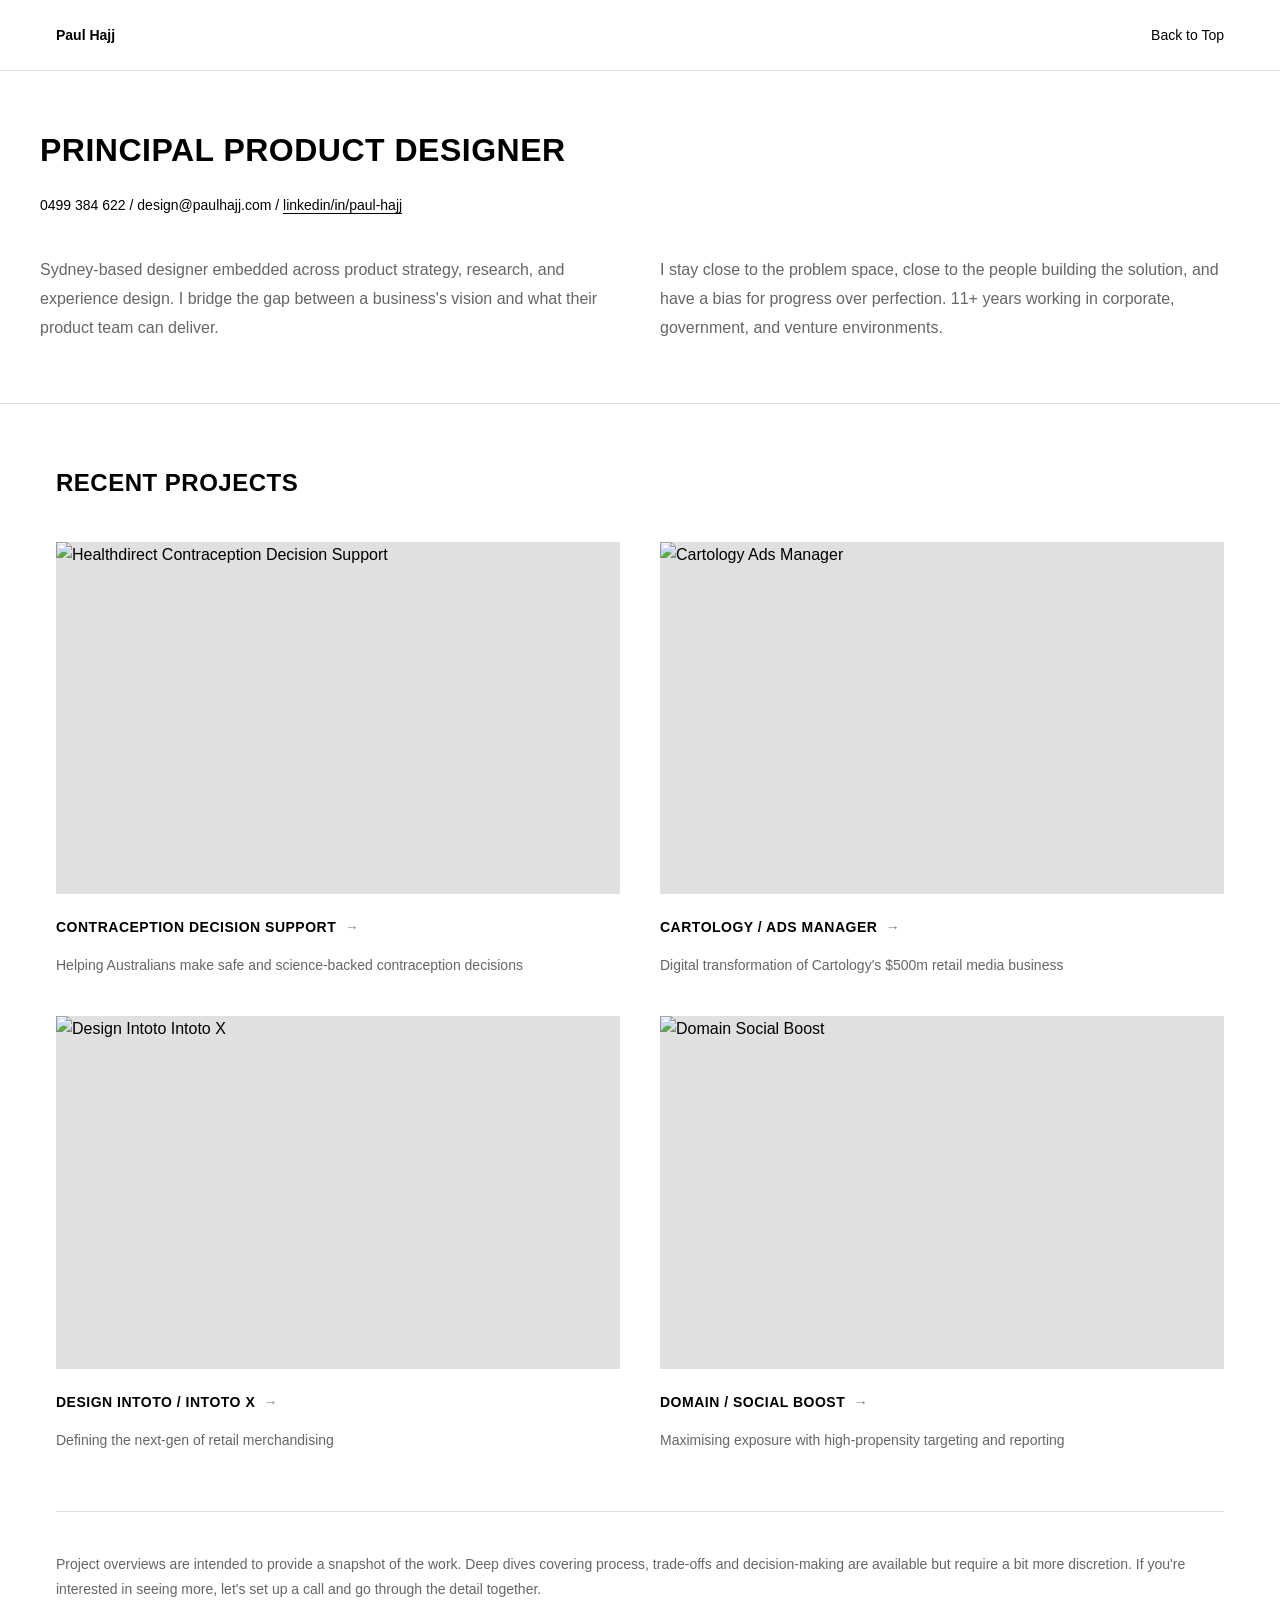
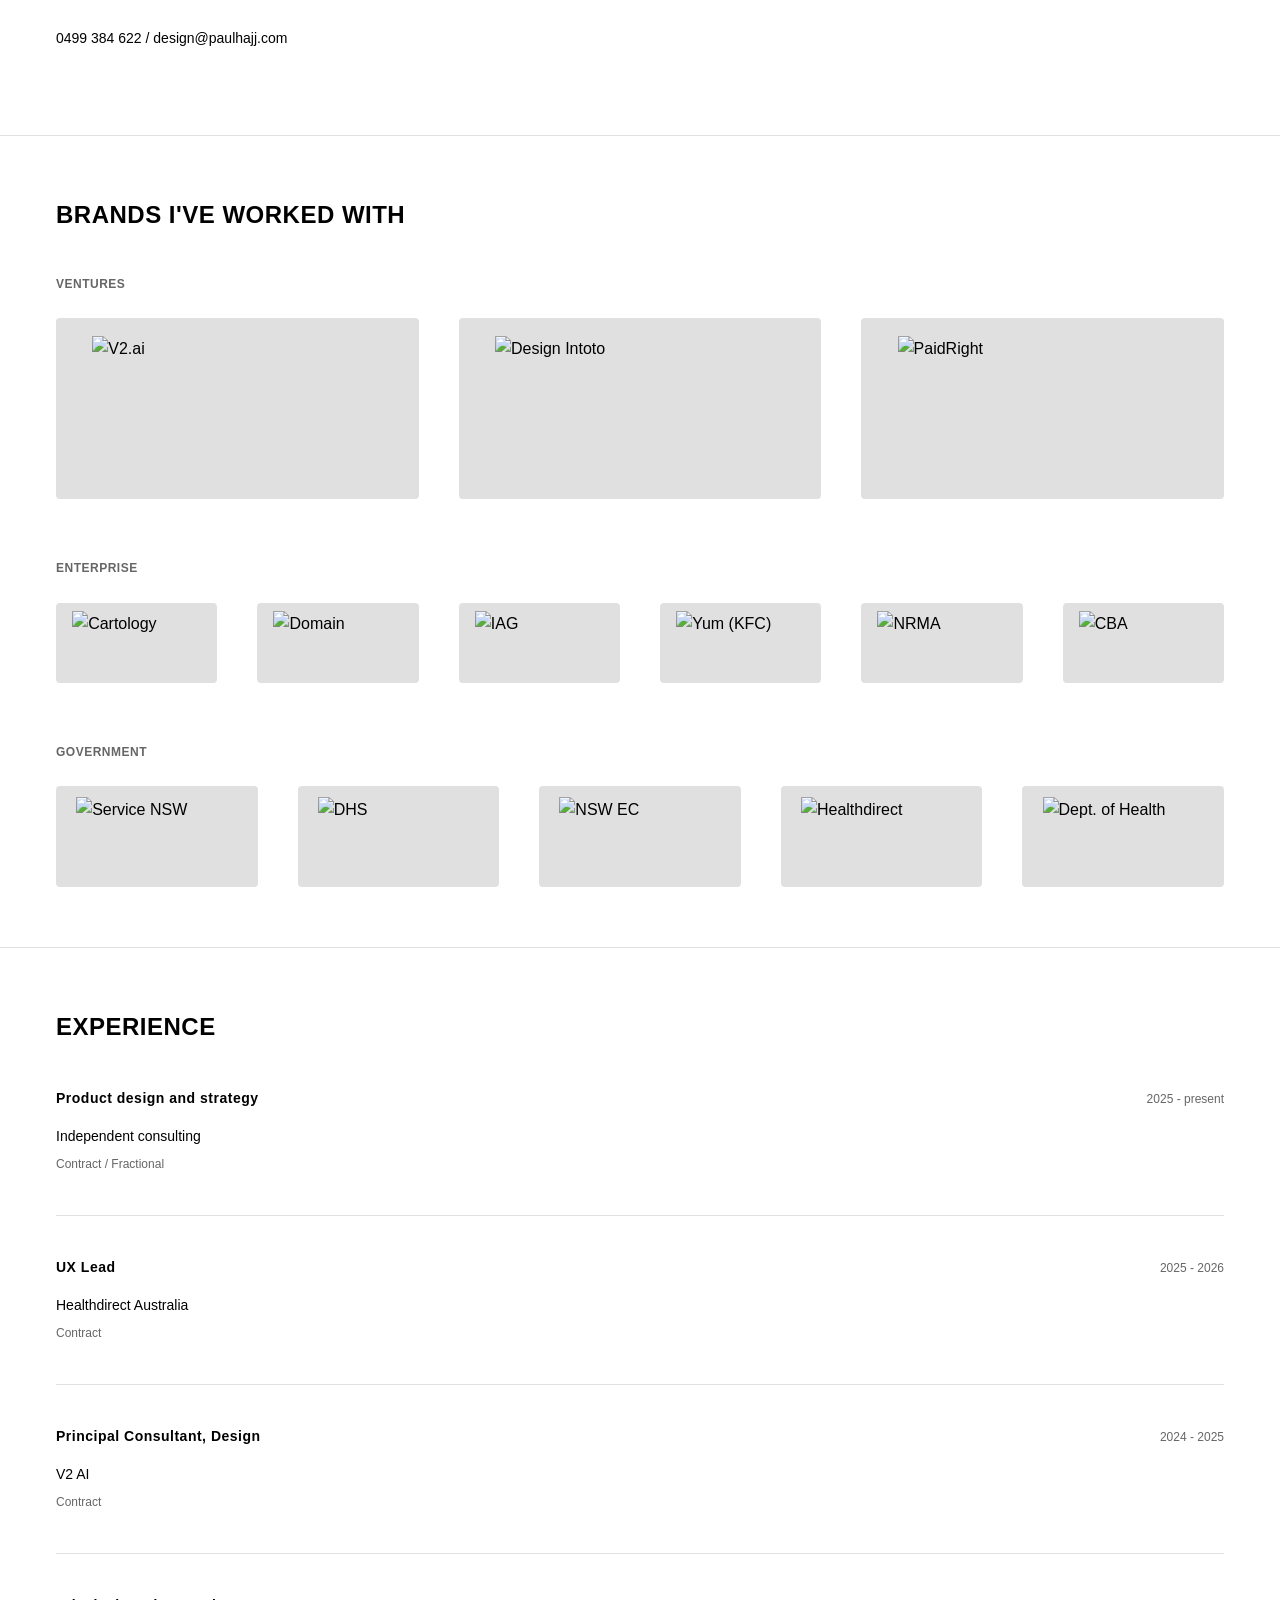
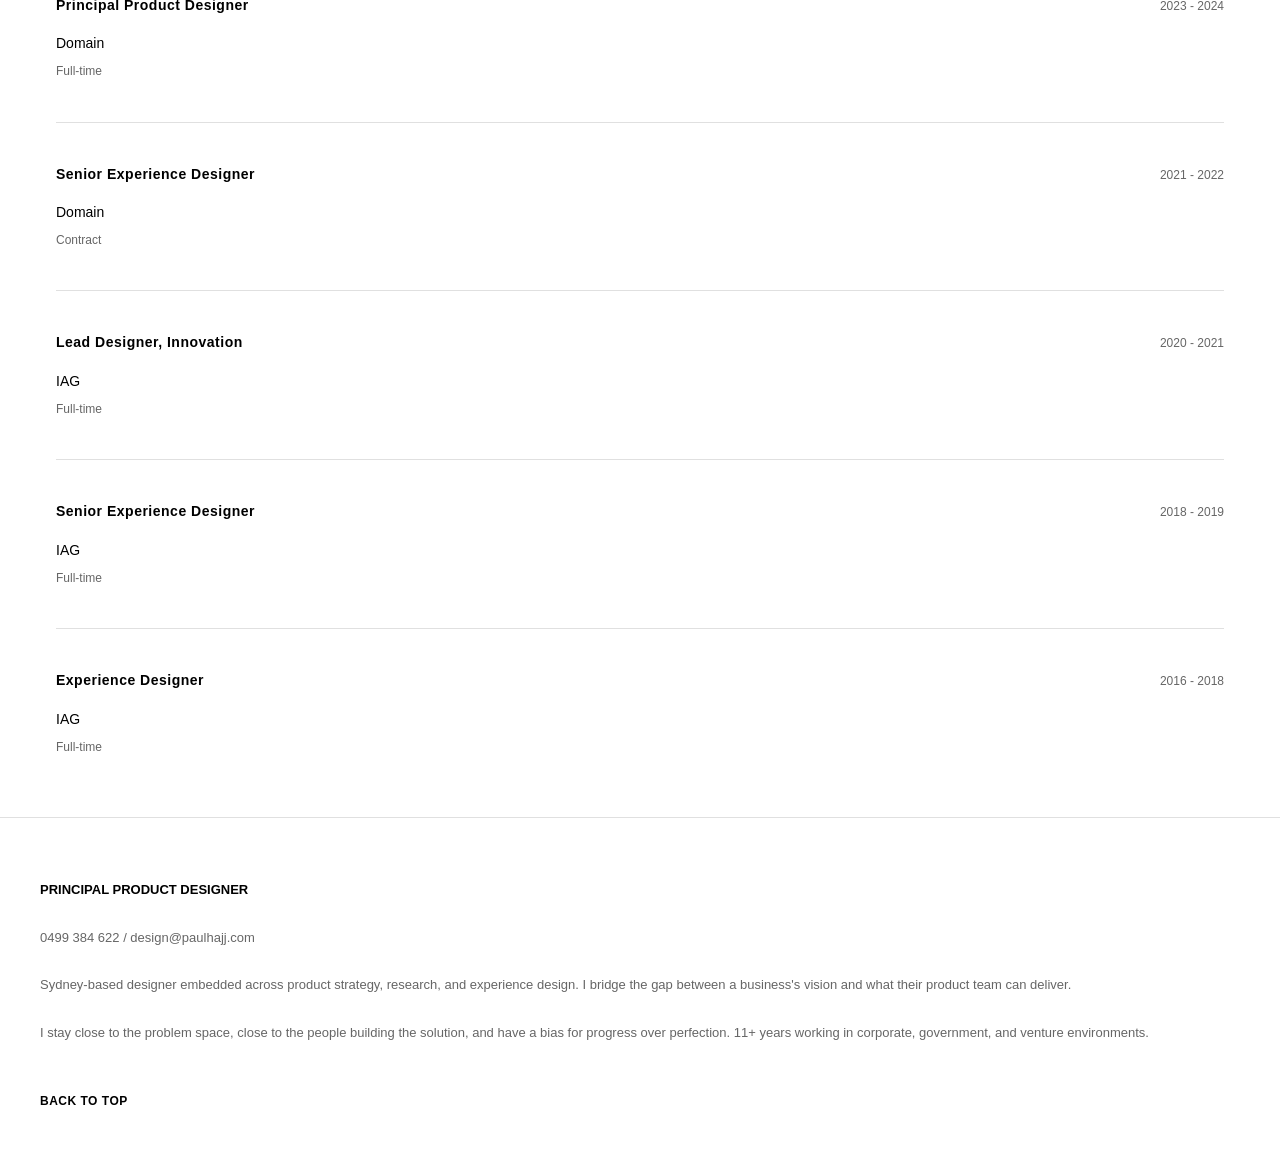
==== index.html @ b4a22075 "Add portfolio files" ====
<!DOCTYPE html>
<html lang="en">
<head>
    <meta charset="UTF-8">
    <meta name="viewport" content="width=device-width, initial-scale=1.0">
    <title>Paul Hajj - Principal Product Designer</title>
    <link rel="stylesheet" href="styles.css">
</head>
<body>
    <!-- Navigation -->
    <nav class="navbar">
        <div class="nav-container">
            <a href="#" class="nav-logo">Paul Hajj</a>
            <a href="#top" class="nav-link">Back to Top</a>
        </div>
    </nav>

    <!-- Hero Section -->
    <header class="hero" id="top">
        <div class="hero-content">
            <h1 class="hero-title">PRINCIPAL PRODUCT DESIGNER</h1>
            <div class="hero-contact">
                <p>0499 384 622 / design@paulhajj.com / <a href="https://linkedin.com/in/paul-hajj" target="_blank">linkedin/in/paul-hajj</a></p>
            </div>
            <div class="hero-description">
                <p>Sydney-based designer embedded across product strategy, research, and experience design. I bridge the gap between a business's vision and what their product team can deliver.</p>
                <p>I stay close to the problem space, close to the people building the solution, and have a bias for progress over perfection. 11+ years working in corporate, government, and venture environments.</p>
            </div>
        </div>
    </header>

    <!-- Projects Section -->
    <section class="projects">
        <div class="section-container">
            <h2 class="section-title">RECENT PROJECTS</h2>
            <div class="projects-grid">
                <!-- Project 1 -->
                <div class="project-card">
                    <div class="project-image">
                        <img src="https://design.paulhajj.com/_assets/v11/adc641f6f7d0f7a3bd14a457312055294daff071.png" alt="Healthdirect Contraception Decision Support">
                    </div>
                    <div class="project-content">
                        <h3>CONTRACEPTION DECISION SUPPORT <span class="arrow">→</span></h3>
                        <p>Helping Australians make safe and science-backed contraception decisions</p>
                    </div>
                </div>

                <!-- Project 2 -->
                <div class="project-card">
                    <div class="project-image">
                        <img src="https://design.paulhajj.com/_assets/v11/73e23fbb598d6a04a47316292d9f152f767929e4.png" alt="Cartology Ads Manager">
                    </div>
                    <div class="project-content">
                        <h3>CARTOLOGY / ADS MANAGER <span class="arrow">→</span></h3>
                        <p>Digital transformation of Cartology's $500m retail media business</p>
                    </div>
                </div>

                <!-- Project 3 -->
                <div class="project-card">
                    <div class="project-image">
                        <img src="https://design.paulhajj.com/_assets/v11/39254eeb025f3a7edb56f640159c9ac16410bbfa.png" alt="Design Intoto Intoto X">
                    </div>
                    <div class="project-content">
                        <h3>DESIGN INTOTO / INTOTO X <span class="arrow">→</span></h3>
                        <p>Defining the next-gen of retail merchandising</p>
                    </div>
                </div>

                <!-- Project 4 -->
                <div class="project-card">
                    <div class="project-image">
                        <img src="https://design.paulhajj.com/_assets/v11/def676bd0276a835cda0710ca684a6a8012b235b.png" alt="Domain Social Boost">
                    </div>
                    <div class="project-content">
                        <h3>DOMAIN / SOCIAL BOOST <span class="arrow">→</span></h3>
                        <p>Maximising exposure with high-propensity targeting and reporting</p>
                    </div>
                </div>
            </div>

            <div class="projects-note">
                <p>Project overviews are intended to provide a snapshot of the work. Deep dives covering process, trade-offs and decision-making are available but require a bit more discretion. If you're interested in seeing more, let's set up a call and go through the detail together.</p>
                <p class="contact-cta">0499 384 622 / design@paulhajj.com</p>
            </div>
        </div>
    </section>

    <!-- Brands Section -->
    <section class="brands">
        <div class="section-container">
            <h2 class="section-title">BRANDS I'VE WORKED WITH</h2>
            
            <!-- Ventures -->
            <div class="brand-category">
                <h3 class="brand-category-title">VENTURES</h3>
                <div class="brands-grid">
                    <div class="brand-item">
                        <img src="https://design.paulhajj.com/_assets/v11/cd958e89cd58208291d95687a331d44cb72e9ba3.png" alt="V2.ai">
                    </div>
                    <div class="brand-item">
                        <img src="https://design.paulhajj.com/_assets/v11/320896588deec72504b26f6ae735d6e707d09656.png" alt="Design Intoto">
                    </div>
                    <div class="brand-item">
                        <img src="https://design.paulhajj.com/_assets/v11/2a1c877b65ba113e789c5e4ab8828958c14c7838.png" alt="PaidRight">
                    </div>
                </div>
            </div>

            <!-- Enterprise -->
            <div class="brand-category">
                <h3 class="brand-category-title">ENTERPRISE</h3>
                <div class="brands-grid">
                    <div class="brand-item">
                        <img src="https://design.paulhajj.com/_assets/v11/91688fa8bef07984d1ceb889c2b097265ef30cec.png" alt="Cartology">
                    </div>
                    <div class="brand-item">
                        <img src="https://design.paulhajj.com/_assets/v11/d288600c5b2de61ad260e094366bf870e59c9bfd.png" alt="Domain">
                    </div>
                    <div class="brand-item">
                        <img src="https://design.paulhajj.com/_assets/v11/c5c14a60e431726ec97516db981f045542581ceb.png" alt="IAG">
                    </div>
                    <div class="brand-item">
                        <img src="https://design.paulhajj.com/_assets/v11/ea1eb2f2e60d80ce56ef9ce794b2ebb3bf31aa69.png" alt="Yum (KFC)">
                    </div>
                    <div class="brand-item">
                        <img src="https://design.paulhajj.com/_assets/v11/1b81da715054816fa40c1618dc18b9c76462f1fc.png" alt="NRMA">
                    </div>
                    <div class="brand-item">
                        <img src="https://design.paulhajj.com/_assets/v11/ca0fd63561b4d839f5170ee287793c1562cdd43f.png" alt="CBA">
                    </div>
                </div>
            </div>

            <!-- Government -->
            <div class="brand-category">
                <h3 class="brand-category-title">GOVERNMENT</h3>
                <div class="brands-grid">
                    <div class="brand-item">
                        <img src="https://design.paulhajj.com/_assets/v11/031e79d97072cdd13d5d938a1d52ecfe3a9684ae.png" alt="Service NSW">
                    </div>
                    <div class="brand-item">
                        <img src="https://design.paulhajj.com/_assets/v11/e6e1ddb6a0507bd21edfb7d228ddfa2557a2d90b.png" alt="DHS">
                    </div>
                    <div class="brand-item">
                        <img src="https://design.paulhajj.com/_assets/v11/487767ca4bdb2376cfd0eb231880de15fa9dde05.png" alt="NSW EC">
                    </div>
                    <div class="brand-item">
                        <img src="https://design.paulhajj.com/_assets/v11/11052ba14fc0a2dd33181430f96a7f4aef228568.png" alt="Healthdirect">
                    </div>
                    <div class="brand-item">
                        <img src="https://design.paulhajj.com/_assets/v11/1bf3b7da2f4ea1e596fcedefc69fad7b5cb3bade.png" alt="Dept. of Health">
                    </div>
                </div>
            </div>
        </div>
    </section>

    <!-- Experience Section -->
    <section class="experience">
        <div class="section-container">
            <h2 class="section-title">EXPERIENCE</h2>
            <div class="experience-timeline">
                <div class="experience-item">
                    <div class="experience-header">
                        <h3>Product design and strategy</h3>
                        <span class="experience-date">2025 - present</span>
                    </div>
                    <p class="experience-company">Independent consulting</p>
                    <p class="experience-type">Contract / Fractional</p>
                </div>

                <div class="experience-item">
                    <div class="experience-header">
                        <h3>UX Lead</h3>
                        <span class="experience-date">2025 - 2026</span>
                    </div>
                    <p class="experience-company">Healthdirect Australia</p>
                    <p class="experience-type">Contract</p>
                </div>

                <div class="experience-item">
                    <div class="experience-header">
                        <h3>Principal Consultant, Design</h3>
                        <span class="experience-date">2024 - 2025</span>
                    </div>
                    <p class="experience-company">V2 AI</p>
                    <p class="experience-type">Contract</p>
                </div>

                <div class="experience-item">
                    <div class="experience-header">
                        <h3>Principal Product Designer</h3>
                        <span class="experience-date">2023 - 2024</span>
                    </div>
                    <p class="experience-company">Domain</p>
                    <p class="experience-type">Full-time</p>
                </div>

                <div class="experience-item">
                    <div class="experience-header">
                        <h3>Senior Experience Designer</h3>
                        <span class="experience-date">2021 - 2022</span>
                    </div>
                    <p class="experience-company">Domain</p>
                    <p class="experience-type">Contract</p>
                </div>

                <div class="experience-item">
                    <div class="experience-header">
                        <h3>Lead Designer, Innovation</h3>
                        <span class="experience-date">2020 - 2021</span>
                    </div>
                    <p class="experience-company">IAG</p>
                    <p class="experience-type">Full-time</p>
                </div>

                <div class="experience-item">
                    <div class="experience-header">
                        <h3>Senior Experience Designer</h3>
                        <span class="experience-date">2018 - 2019</span>
                    </div>
                    <p class="experience-company">IAG</p>
                    <p class="experience-type">Full-time</p>
                </div>

                <div class="experience-item">
                    <div class="experience-header">
                        <h3>Experience Designer</h3>
                        <span class="experience-date">2016 - 2018</span>
                    </div>
                    <p class="experience-company">IAG</p>
                    <p class="experience-type">Full-time</p>
                </div>
            </div>
        </div>
    </section>

    <!-- Footer -->
    <footer class="footer">
        <div class="footer-content">
            <p>PRINCIPAL PRODUCT DESIGNER</p>
            <p>0499 384 622 / design@paulhajj.com</p>
            <p>Sydney-based designer embedded across product strategy, research, and experience design. I bridge the gap between a business's vision and what their product team can deliver.</p>
            <p>I stay close to the problem space, close to the people building the solution, and have a bias for progress over perfection. 11+ years working in corporate, government, and venture environments.</p>
            <a href="#top" class="back-to-top">BACK TO TOP</a>
        </div>
    </footer>

    <script src="script.js"></script>
</body>
</html>
---- styles.css ----
* {
    margin: 0;
    padding: 0;
    box-sizing: border-box;
}

:root {
    --bg-color: #ffffff;
    --text-color: #000000;
    --text-light: #666666;
    --border-color: #e0e0e0;
    --accent-color: #000000;
    --spacing-xs: 8px;
    --spacing-sm: 16px;
    --spacing-md: 24px;
    --spacing-lg: 40px;
    --spacing-xl: 60px;
}

html {
    scroll-behavior: smooth;
}

body {
    font-family: -apple-system, BlinkMacSystemFont, 'Segoe UI', Helvetica, Arial, sans-serif;
    background-color: var(--bg-color);
    color: var(--text-color);
    line-height: 1.6;
    font-size: 16px;
}

/* Navigation */
.navbar {
    position: sticky;
    top: 0;
    background-color: var(--bg-color);
    border-bottom: 1px solid var(--border-color);
    z-index: 100;
}

.nav-container {
    max-width: 1200px;
    margin: 0 auto;
    padding: var(--spacing-md) var(--spacing-sm);
    display: flex;
    justify-content: space-between;
    align-items: center;
}

.nav-logo {
    font-weight: 600;
    text-decoration: none;
    color: var(--text-color);
    font-size: 14px;
}

.nav-link {
    font-size: 14px;
    text-decoration: none;
    color: var(--text-color);
    transition: opacity 0.3s ease;
}

.nav-link:hover {
    opacity: 0.6;
}

/* Hero Section */
.hero {
    padding: var(--spacing-xl) var(--spacing-sm);
    border-bottom: 1px solid var(--border-color);
}

.hero-content {
    max-width: 1200px;
    margin: 0 auto;
}

.hero-title {
    font-size: 32px;
    font-weight: 600;
    letter-spacing: 0.5px;
    margin-bottom: var(--spacing-md);
    line-height: 1.2;
}

.hero-contact {
    margin-bottom: var(--spacing-lg);
    font-size: 14px;
}

.hero-contact a {
    color: var(--text-color);
    text-decoration: none;
    border-bottom: 1px solid var(--text-color);
}

.hero-contact a:hover {
    opacity: 0.6;
}

.hero-description {
    display: grid;
    grid-template-columns: 1fr 1fr;
    gap: var(--spacing-lg);
    font-size: 16px;
    line-height: 1.8;
    color: var(--text-light);
}

.hero-description p {
    margin: 0;
}

/* Section Container */
.section-container {
    max-width: 1200px;
    margin: 0 auto;
    padding: var(--spacing-xl) var(--spacing-sm);
}

.section-title {
    font-size: 24px;
    font-weight: 600;
    letter-spacing: 0.5px;
    margin-bottom: var(--spacing-lg);
    text-transform: uppercase;
}

/* Projects Section */
.projects {
    border-bottom: 1px solid var(--border-color);
}

.projects-grid {
    display: grid;
    grid-template-columns: 1fr 1fr;
    gap: var(--spacing-lg);
    margin-bottom: var(--spacing-xl);
}

.project-card {
    cursor: pointer;
    transition: opacity 0.3s ease;
}

.project-card:hover {
    opacity: 0.8;
}

.project-image {
    margin-bottom: var(--spacing-md);
    overflow: hidden;
    background-color: var(--border-color);
    aspect-ratio: 16 / 10;
}

.project-image img {
    width: 100%;
    height: 100%;
    object-fit: cover;
    display: block;
}

.project-content h3 {
    font-size: 14px;
    font-weight: 600;
    letter-spacing: 0.5px;
    margin-bottom: var(--spacing-sm);
    line-height: 1.4;
}

.arrow {
    margin-left: 4px;
    opacity: 0.5;
}

.project-content p {
    font-size: 14px;
    color: var(--text-light);
    line-height: 1.6;
}

.projects-note {
    padding-top: var(--spacing-lg);
    border-top: 1px solid var(--border-color);
    font-size: 14px;
    color: var(--text-light);
    line-height: 1.8;
}

.projects-note p {
    margin-bottom: var(--spacing-md);
}

.contact-cta {
    color: var(--text-color);
    font-weight: 500;
}

/* Brands Section */
.brands {
    border-bottom: 1px solid var(--border-color);
}

.brand-category {
    margin-bottom: var(--spacing-xl);
}

.brand-category:last-child {
    margin-bottom: 0;
}

.brand-category-title {
    font-size: 12px;
    font-weight: 600;
    letter-spacing: 0.5px;
    text-transform: uppercase;
    color: var(--text-light);
    margin-bottom: var(--spacing-md);
}

.brands-grid {
    display: grid;
    grid-template-columns: repeat(auto-fit, minmax(150px, 1fr));
    gap: var(--spacing-lg);
}

.brand-item {
    aspect-ratio: 2 / 1;
    background-color: var(--border-color);
    border-radius: 4px;
    overflow: hidden;
    display: flex;
    align-items: center;
    justify-content: center;
}

.brand-item img {
    width: 80%;
    height: 80%;
    object-fit: contain;
}

/* Experience Section */
.experience {
    border-bottom: 1px solid var(--border-color);
}

.experience-timeline {
    display: flex;
    flex-direction: column;
    gap: var(--spacing-lg);
}

.experience-item {
    padding-bottom: var(--spacing-lg);
    border-bottom: 1px solid var(--border-color);
}

.experience-item:last-child {
    border-bottom: none;
    padding-bottom: 0;
}

.experience-header {
    display: flex;
    justify-content: space-between;
    align-items: baseline;
    gap: var(--spacing-md);
    margin-bottom: var(--spacing-sm);
}

.experience-item h3 {
    font-size: 14px;
    font-weight: 600;
    letter-spacing: 0.5px;
    margin: 0;
}

.experience-date {
    font-size: 12px;
    color: var(--text-light);
    white-space: nowrap;
}

.experience-company {
    font-size: 14px;
    color: var(--text-color);
    margin: 0 0 var(--spacing-xs) 0;
}

.experience-type {
    font-size: 12px;
    color: var(--text-light);
    margin: 0;
}

/* Footer */
.footer {
    padding: var(--spacing-xl) var(--spacing-sm);
    background-color: var(--bg-color);
}

.footer-content {
    max-width: 1200px;
    margin: 0 auto;
}

.footer-content p {
    font-size: 13px;
    line-height: 1.8;
    margin-bottom: var(--spacing-md);
    color: var(--text-light);
}

.footer-content p:first-child {
    font-weight: 600;
    color: var(--text-color);
}

.back-to-top {
    display: inline-block;
    margin-top: var(--spacing-md);
    font-size: 12px;
    font-weight: 600;
    letter-spacing: 0.5px;
    color: var(--text-color);
    text-decoration: none;
    transition: opacity 0.3s ease;
}

.back-to-top:hover {
    opacity: 0.6;
}

/* Responsive */
@media (max-width: 768px) {
    .hero-title {
        font-size: 24px;
    }

    .hero-description {
        grid-template-columns: 1fr;
        gap: var(--spacing-md);
    }

    .projects-grid {
        grid-template-columns: 1fr;
        gap: var(--spacing-md);
    }

    .brands-grid {
        grid-template-columns: repeat(auto-fit, minmax(120px, 1fr));
        gap: var(--spacing-md);
    }

    .experience-header {
        flex-direction: column;
        align-items: flex-start;
    }

    .experience-date {
        white-space: normal;
    }

    .section-container {
        padding: var(--spacing-lg) var(--spacing-sm);
    }
}

@media (max-width: 480px) {
    body {
        font-size: 15px;
    }

    .hero {
        padding: var(--spacing-lg) var(--spacing-sm);
    }

    .hero-title {
        font-size: 20px;
    }

    .section-title {
        font-size: 18px;
    }

    .brands-grid {
        grid-template-columns: repeat(auto-fit, minmax(100px, 1fr));
        gap: var(--spacing-sm);
    }

    .project-image {
        margin-bottom: var(--spacing-sm);
    }
}
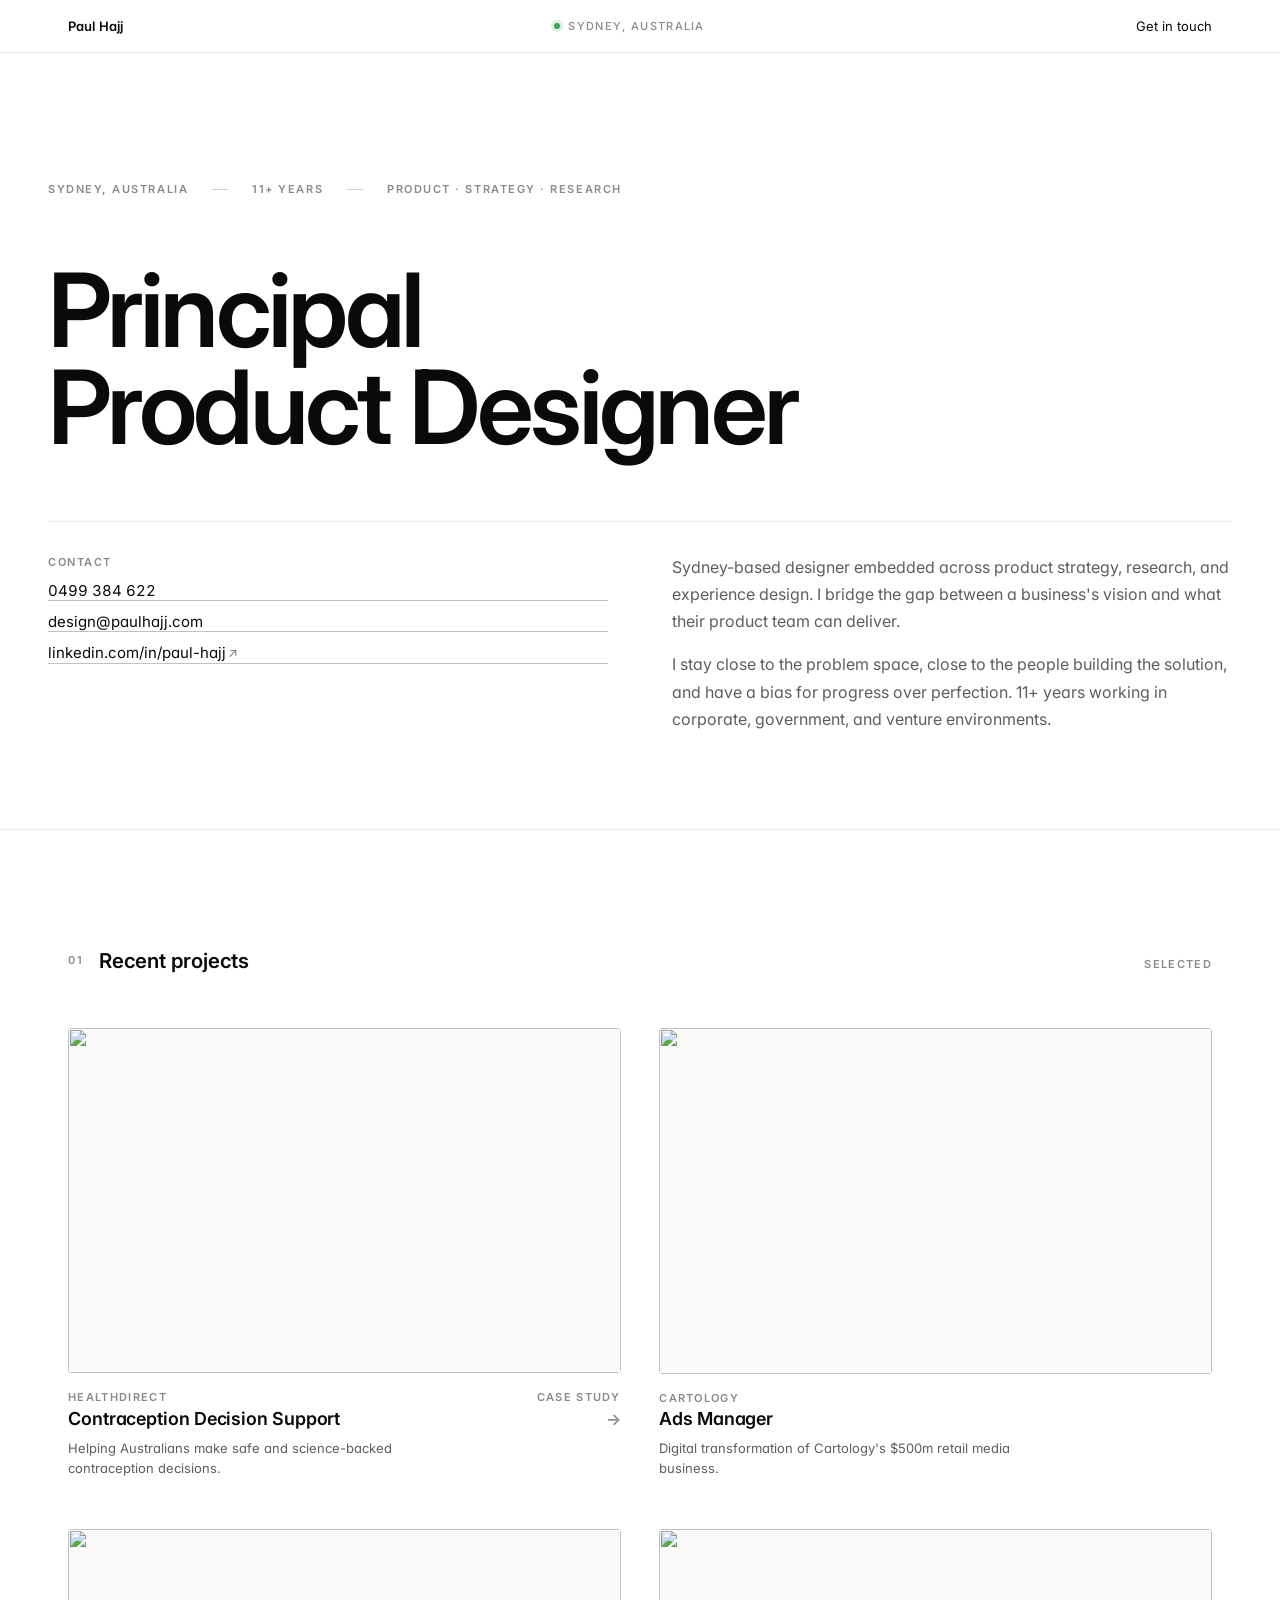
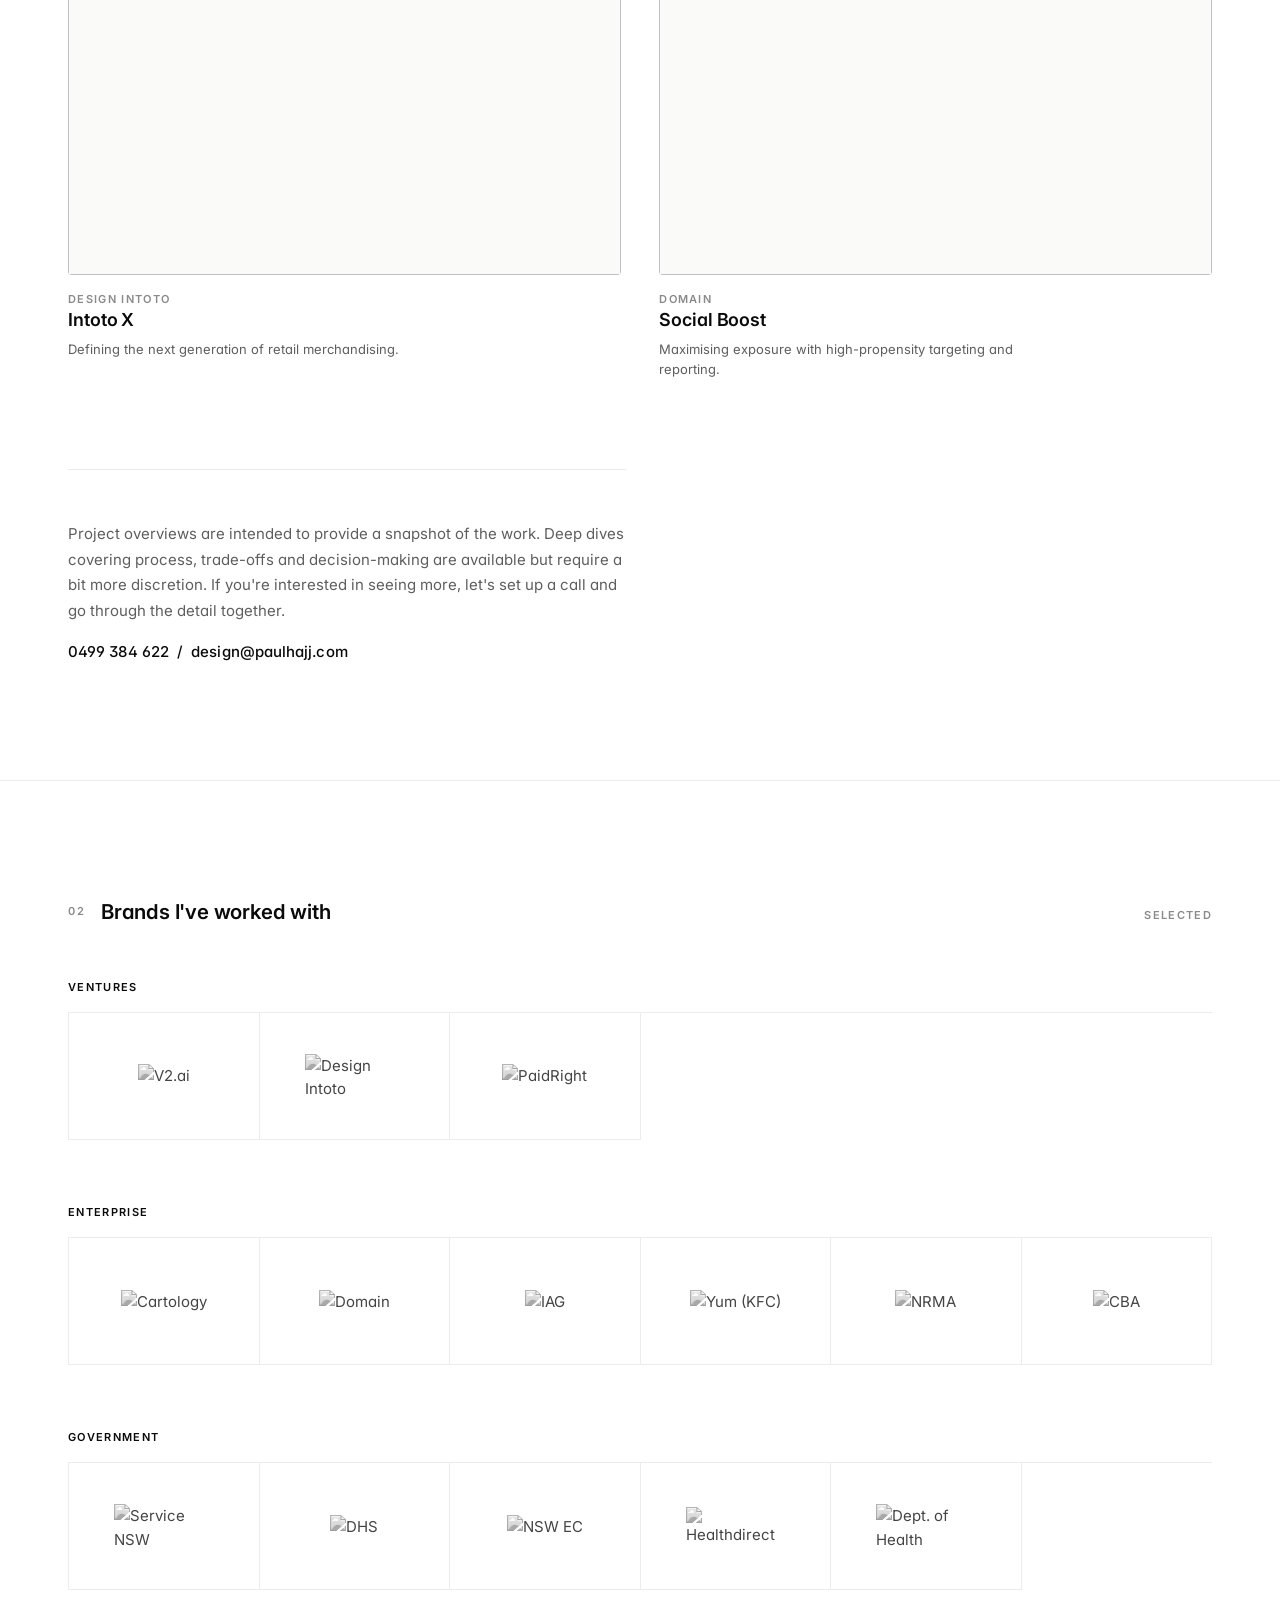
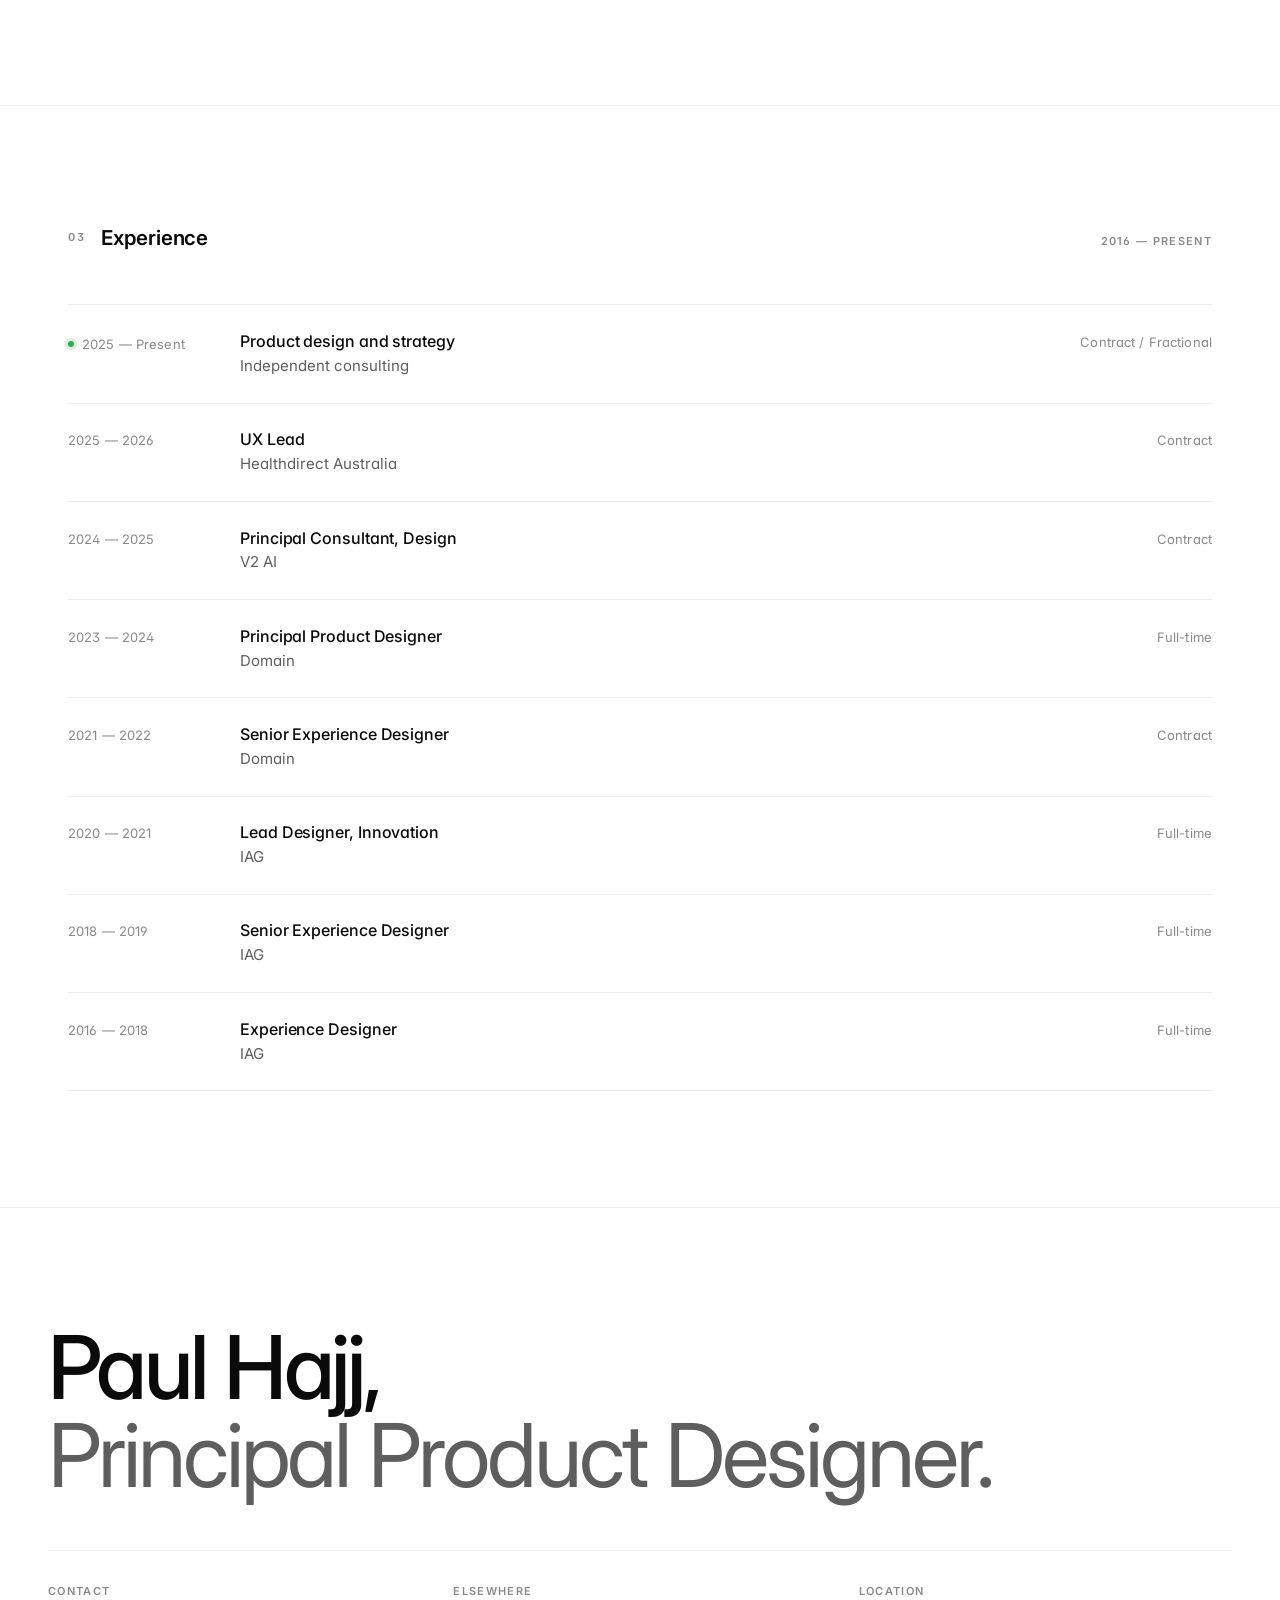
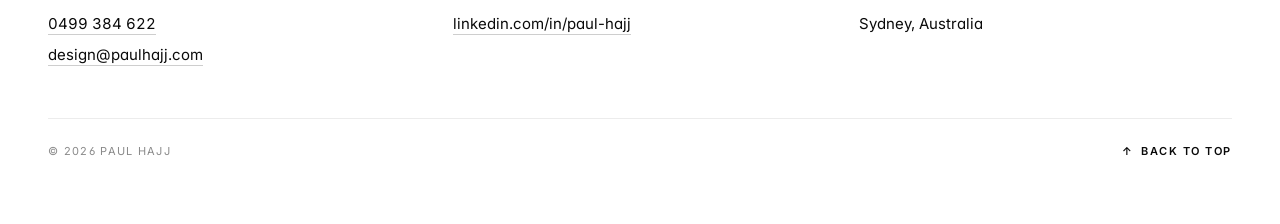
==== commit 020b12f6: "Polish portfolio: tighten typography, spacing, and interactions A refinement pass across the landing" ====
--- a/index.html
+++ b/index.html
@@ -3,233 +3,263 @@
 <head>
     <meta charset="UTF-8">
     <meta name="viewport" content="width=device-width, initial-scale=1.0">
-    <title>Paul Hajj - Principal Product Designer</title>
+    <meta name="description" content="Paul Hajj — Principal Product Designer. Sydney-based designer embedded across product strategy, research, and experience design.">
+    <meta name="theme-color" content="#ffffff">
+    <title>Paul Hajj — Principal Product Designer</title>
+
+    <link rel="preconnect" href="https://fonts.googleapis.com">
+    <link rel="preconnect" href="https://fonts.gstatic.com" crossorigin>
+    <link rel="stylesheet" href="https://fonts.googleapis.com/css2?family=Inter:wght@400;500;600&display=swap">
+
     <link rel="stylesheet" href="styles.css">
 </head>
 <body>
+
     <!-- Navigation -->
-    <nav class="navbar">
+    <nav class="navbar" aria-label="Primary">
         <div class="nav-container">
-            <a href="#" class="nav-logo">Paul Hajj</a>
-            <a href="#top" class="nav-link">Back to Top</a>
+            <a href="#top" class="nav-logo">Paul Hajj</a>
+            <span class="nav-meta"><span class="status-dot" aria-hidden="true"></span>Sydney, Australia</span>
+            <a href="#contact" class="nav-link">Get in touch</a>
         </div>
     </nav>
 
-    <!-- Hero Section -->
+    <!-- Hero -->
     <header class="hero" id="top">
         <div class="hero-content">
-            <h1 class="hero-title">PRINCIPAL PRODUCT DESIGNER</h1>
-            <div class="hero-contact">
-                <p>0499 384 622 / design@paulhajj.com / <a href="https://linkedin.com/in/paul-hajj" target="_blank">linkedin/in/paul-hajj</a></p>
-            </div>
-            <div class="hero-description">
-                <p>Sydney-based designer embedded across product strategy, research, and experience design. I bridge the gap between a business's vision and what their product team can deliver.</p>
-                <p>I stay close to the problem space, close to the people building the solution, and have a bias for progress over perfection. 11+ years working in corporate, government, and venture environments.</p>
+            <div class="hero-eyebrow">
+                <span>Sydney, Australia</span>
+                <span class="divider" aria-hidden="true"></span>
+                <span>11+ years</span>
+                <span class="divider" aria-hidden="true"></span>
+                <span>Product · Strategy · Research</span>
+            </div>
+
+            <h1 class="hero-title">Principal<br>Product Designer</h1>
+
+            <div class="hero-grid">
+                <div class="hero-contact" id="contact">
+                    <span class="label">Contact</span>
+                    <a href="tel:+61499384622" class="tnum">0499 384 622</a>
+                    <a href="mailto:design@paulhajj.com">design@paulhajj.com</a>
+                    <a href="https://linkedin.com/in/paul-hajj" target="_blank" rel="noopener">
+                        linkedin.com/in/paul-hajj<span class="ext" aria-hidden="true">↗</span>
+                    </a>
+                </div>
+
+                <div class="hero-description">
+                    <p>Sydney-based designer embedded across product strategy, research, and experience design. I bridge the gap between a business's vision and what their product team can deliver.</p>
+                    <p>I stay close to the problem space, close to the people building the solution, and have a bias for progress over perfection. 11+&nbsp;years working in corporate, government, and venture environments.</p>
+                </div>
             </div>
         </div>
     </header>
 
-    <!-- Projects Section -->
-    <section class="projects">
+    <!-- Projects -->
+    <section class="section projects" aria-labelledby="projects-title">
         <div class="section-container">
-            <h2 class="section-title">RECENT PROJECTS</h2>
+            <div class="section-head">
+                <h2 class="section-title" id="projects-title" data-index="01">Recent projects</h2>
+                <span class="eyebrow">Selected</span>
+            </div>
+
             <div class="projects-grid">
-                <!-- Project 1 -->
+
+                <!-- 01 — Healthdirect (linked case study) -->
+                <a class="project-card" href="/healthdirect-2" aria-label="Case study: Healthdirect Contraception Decision Support">
+                    <div class="project-image">
+                        <img src="https://design.paulhajj.com/_assets/v11/adc641f6f7d0f7a3bd14a457312055294daff071.png" alt="" fetchpriority="high" decoding="async">
+                    </div>
+                    <div class="project-content">
+                        <div class="project-meta">
+                            <span class="eyebrow">Healthdirect</span>
+                            <span class="eyebrow">Case study</span>
+                        </div>
+                        <h3>
+                            <span class="title-text">Contraception Decision Support</span>
+                            <span class="arrow" aria-hidden="true">→</span>
+                        </h3>
+                        <p>Helping Australians make safe and science-backed contraception decisions.</p>
+                    </div>
+                </a>
+
                 <div class="project-card">
                     <div class="project-image">
-                        <img src="https://design.paulhajj.com/_assets/v11/adc641f6f7d0f7a3bd14a457312055294daff071.png" alt="Healthdirect Contraception Decision Support">
+                        <img src="https://design.paulhajj.com/_assets/v11/73e23fbb598d6a04a47316292d9f152f767929e4.png" alt="" loading="lazy" decoding="async">
                     </div>
                     <div class="project-content">
-                        <h3>CONTRACEPTION DECISION SUPPORT <span class="arrow">→</span></h3>
-                        <p>Helping Australians make safe and science-backed contraception decisions</p>
-                    </div>
-                </div>
-
-                <!-- Project 2 -->
+                        <div class="project-meta">
+                            <span class="eyebrow">Cartology</span>
+                        </div>
+                        <h3>
+                            <span class="title-text">Ads Manager</span>
+                            <span class="arrow" aria-hidden="true">→</span>
+                        </h3>
+                        <p>Digital transformation of Cartology's $500m retail media business.</p>
+                    </div>
+                </div>
+
                 <div class="project-card">
                     <div class="project-image">
-                        <img src="https://design.paulhajj.com/_assets/v11/73e23fbb598d6a04a47316292d9f152f767929e4.png" alt="Cartology Ads Manager">
+                        <img src="https://design.paulhajj.com/_assets/v11/39254eeb025f3a7edb56f640159c9ac16410bbfa.png" alt="" loading="lazy" decoding="async">
                     </div>
                     <div class="project-content">
-                        <h3>CARTOLOGY / ADS MANAGER <span class="arrow">→</span></h3>
-                        <p>Digital transformation of Cartology's $500m retail media business</p>
-                    </div>
-                </div>
-
-                <!-- Project 3 -->
+                        <div class="project-meta">
+                            <span class="eyebrow">Design Intoto</span>
+                        </div>
+                        <h3>
+                            <span class="title-text">Intoto X</span>
+                            <span class="arrow" aria-hidden="true">→</span>
+                        </h3>
+                        <p>Defining the next generation of retail merchandising.</p>
+                    </div>
+                </div>
+
                 <div class="project-card">
                     <div class="project-image">
-                        <img src="https://design.paulhajj.com/_assets/v11/39254eeb025f3a7edb56f640159c9ac16410bbfa.png" alt="Design Intoto Intoto X">
+                        <img src="https://design.paulhajj.com/_assets/v11/def676bd0276a835cda0710ca684a6a8012b235b.png" alt="" loading="lazy" decoding="async">
                     </div>
                     <div class="project-content">
-                        <h3>DESIGN INTOTO / INTOTO X <span class="arrow">→</span></h3>
-                        <p>Defining the next-gen of retail merchandising</p>
-                    </div>
-                </div>
-
-                <!-- Project 4 -->
-                <div class="project-card">
-                    <div class="project-image">
-                        <img src="https://design.paulhajj.com/_assets/v11/def676bd0276a835cda0710ca684a6a8012b235b.png" alt="Domain Social Boost">
-                    </div>
-                    <div class="project-content">
-                        <h3>DOMAIN / SOCIAL BOOST <span class="arrow">→</span></h3>
-                        <p>Maximising exposure with high-propensity targeting and reporting</p>
-                    </div>
-                </div>
+                        <div class="project-meta">
+                            <span class="eyebrow">Domain</span>
+                        </div>
+                        <h3>
+                            <span class="title-text">Social Boost</span>
+                            <span class="arrow" aria-hidden="true">→</span>
+                        </h3>
+                        <p>Maximising exposure with high-propensity targeting and reporting.</p>
+                    </div>
+                </div>
+
             </div>
 
             <div class="projects-note">
                 <p>Project overviews are intended to provide a snapshot of the work. Deep dives covering process, trade-offs and decision-making are available but require a bit more discretion. If you're interested in seeing more, let's set up a call and go through the detail together.</p>
-                <p class="contact-cta">0499 384 622 / design@paulhajj.com</p>
+                <p class="contact-cta">0499 384 622 &nbsp;/&nbsp; design@paulhajj.com</p>
             </div>
         </div>
     </section>
 
-    <!-- Brands Section -->
-    <section class="brands">
+    <!-- Brands -->
+    <section class="section brands" aria-labelledby="brands-title">
         <div class="section-container">
-            <h2 class="section-title">BRANDS I'VE WORKED WITH</h2>
-            
-            <!-- Ventures -->
+            <div class="section-head">
+                <h2 class="section-title" id="brands-title" data-index="02">Brands I've worked with</h2>
+                <span class="eyebrow">Selected</span>
+            </div>
+
             <div class="brand-category">
-                <h3 class="brand-category-title">VENTURES</h3>
+                <span class="eyebrow brand-category-label">Ventures</span>
                 <div class="brands-grid">
-                    <div class="brand-item">
-                        <img src="https://design.paulhajj.com/_assets/v11/cd958e89cd58208291d95687a331d44cb72e9ba3.png" alt="V2.ai">
-                    </div>
-                    <div class="brand-item">
-                        <img src="https://design.paulhajj.com/_assets/v11/320896588deec72504b26f6ae735d6e707d09656.png" alt="Design Intoto">
-                    </div>
-                    <div class="brand-item">
-                        <img src="https://design.paulhajj.com/_assets/v11/2a1c877b65ba113e789c5e4ab8828958c14c7838.png" alt="PaidRight">
-                    </div>
-                </div>
-            </div>
-
-            <!-- Enterprise -->
+                    <div class="brand-item"><img src="https://design.paulhajj.com/_assets/v11/cd958e89cd58208291d95687a331d44cb72e9ba3.png" alt="V2.ai" loading="lazy" decoding="async"></div>
+                    <div class="brand-item"><img src="https://design.paulhajj.com/_assets/v11/320896588deec72504b26f6ae735d6e707d09656.png" alt="Design Intoto" loading="lazy" decoding="async"></div>
+                    <div class="brand-item"><img src="https://design.paulhajj.com/_assets/v11/2a1c877b65ba113e789c5e4ab8828958c14c7838.png" alt="PaidRight" loading="lazy" decoding="async"></div>
+                </div>
+            </div>
+
             <div class="brand-category">
-                <h3 class="brand-category-title">ENTERPRISE</h3>
+                <span class="eyebrow brand-category-label">Enterprise</span>
                 <div class="brands-grid">
-                    <div class="brand-item">
-                        <img src="https://design.paulhajj.com/_assets/v11/91688fa8bef07984d1ceb889c2b097265ef30cec.png" alt="Cartology">
-                    </div>
-                    <div class="brand-item">
-                        <img src="https://design.paulhajj.com/_assets/v11/d288600c5b2de61ad260e094366bf870e59c9bfd.png" alt="Domain">
-                    </div>
-                    <div class="brand-item">
-                        <img src="https://design.paulhajj.com/_assets/v11/c5c14a60e431726ec97516db981f045542581ceb.png" alt="IAG">
-                    </div>
-                    <div class="brand-item">
-                        <img src="https://design.paulhajj.com/_assets/v11/ea1eb2f2e60d80ce56ef9ce794b2ebb3bf31aa69.png" alt="Yum (KFC)">
-                    </div>
-                    <div class="brand-item">
-                        <img src="https://design.paulhajj.com/_assets/v11/1b81da715054816fa40c1618dc18b9c76462f1fc.png" alt="NRMA">
-                    </div>
-                    <div class="brand-item">
-                        <img src="https://design.paulhajj.com/_assets/v11/ca0fd63561b4d839f5170ee287793c1562cdd43f.png" alt="CBA">
-                    </div>
-                </div>
-            </div>
-
-            <!-- Government -->
+                    <div class="brand-item"><img src="https://design.paulhajj.com/_assets/v11/91688fa8bef07984d1ceb889c2b097265ef30cec.png" alt="Cartology" loading="lazy" decoding="async"></div>
+                    <div class="brand-item"><img src="https://design.paulhajj.com/_assets/v11/d288600c5b2de61ad260e094366bf870e59c9bfd.png" alt="Domain" loading="lazy" decoding="async"></div>
+                    <div class="brand-item"><img src="https://design.paulhajj.com/_assets/v11/c5c14a60e431726ec97516db981f045542581ceb.png" alt="IAG" loading="lazy" decoding="async"></div>
+                    <div class="brand-item"><img src="https://design.paulhajj.com/_assets/v11/ea1eb2f2e60d80ce56ef9ce794b2ebb3bf31aa69.png" alt="Yum (KFC)" loading="lazy" decoding="async"></div>
+                    <div class="brand-item"><img src="https://design.paulhajj.com/_assets/v11/1b81da715054816fa40c1618dc18b9c76462f1fc.png" alt="NRMA" loading="lazy" decoding="async"></div>
+                    <div class="brand-item"><img src="https://design.paulhajj.com/_assets/v11/ca0fd63561b4d839f5170ee287793c1562cdd43f.png" alt="CBA" loading="lazy" decoding="async"></div>
+                </div>
+            </div>
+
             <div class="brand-category">
-                <h3 class="brand-category-title">GOVERNMENT</h3>
+                <span class="eyebrow brand-category-label">Government</span>
                 <div class="brands-grid">
-                    <div class="brand-item">
-                        <img src="https://design.paulhajj.com/_assets/v11/031e79d97072cdd13d5d938a1d52ecfe3a9684ae.png" alt="Service NSW">
-                    </div>
-                    <div class="brand-item">
-                        <img src="https://design.paulhajj.com/_assets/v11/e6e1ddb6a0507bd21edfb7d228ddfa2557a2d90b.png" alt="DHS">
-                    </div>
-                    <div class="brand-item">
-                        <img src="https://design.paulhajj.com/_assets/v11/487767ca4bdb2376cfd0eb231880de15fa9dde05.png" alt="NSW EC">
-                    </div>
-                    <div class="brand-item">
-                        <img src="https://design.paulhajj.com/_assets/v11/11052ba14fc0a2dd33181430f96a7f4aef228568.png" alt="Healthdirect">
-                    </div>
-                    <div class="brand-item">
-                        <img src="https://design.paulhajj.com/_assets/v11/1bf3b7da2f4ea1e596fcedefc69fad7b5cb3bade.png" alt="Dept. of Health">
-                    </div>
+                    <div class="brand-item"><img src="https://design.paulhajj.com/_assets/v11/031e79d97072cdd13d5d938a1d52ecfe3a9684ae.png" alt="Service NSW" loading="lazy" decoding="async"></div>
+                    <div class="brand-item"><img src="https://design.paulhajj.com/_assets/v11/e6e1ddb6a0507bd21edfb7d228ddfa2557a2d90b.png" alt="DHS" loading="lazy" decoding="async"></div>
+                    <div class="brand-item"><img src="https://design.paulhajj.com/_assets/v11/487767ca4bdb2376cfd0eb231880de15fa9dde05.png" alt="NSW EC" loading="lazy" decoding="async"></div>
+                    <div class="brand-item"><img src="https://design.paulhajj.com/_assets/v11/11052ba14fc0a2dd33181430f96a7f4aef228568.png" alt="Healthdirect" loading="lazy" decoding="async"></div>
+                    <div class="brand-item"><img src="https://design.paulhajj.com/_assets/v11/1bf3b7da2f4ea1e596fcedefc69fad7b5cb3bade.png" alt="Dept. of Health" loading="lazy" decoding="async"></div>
                 </div>
             </div>
         </div>
     </section>
 
-    <!-- Experience Section -->
-    <section class="experience">
+    <!-- Experience -->
+    <section class="section experience" aria-labelledby="experience-title">
         <div class="section-container">
-            <h2 class="section-title">EXPERIENCE</h2>
+            <div class="section-head">
+                <h2 class="section-title" id="experience-title" data-index="03">Experience</h2>
+                <span class="eyebrow">2016 — Present</span>
+            </div>
+
             <div class="experience-timeline">
                 <div class="experience-item">
-                    <div class="experience-header">
+                    <span class="experience-date"><span class="status-dot" aria-hidden="true"></span>2025 — Present</span>
+                    <div class="experience-role">
                         <h3>Product design and strategy</h3>
-                        <span class="experience-date">2025 - present</span>
-                    </div>
-                    <p class="experience-company">Independent consulting</p>
+                        <p class="experience-company">Independent consulting</p>
+                    </div>
                     <p class="experience-type">Contract / Fractional</p>
                 </div>
 
                 <div class="experience-item">
-                    <div class="experience-header">
+                    <span class="experience-date">2025 — 2026</span>
+                    <div class="experience-role">
                         <h3>UX Lead</h3>
-                        <span class="experience-date">2025 - 2026</span>
-                    </div>
-                    <p class="experience-company">Healthdirect Australia</p>
+                        <p class="experience-company">Healthdirect Australia</p>
+                    </div>
                     <p class="experience-type">Contract</p>
                 </div>
 
                 <div class="experience-item">
-                    <div class="experience-header">
+                    <span class="experience-date">2024 — 2025</span>
+                    <div class="experience-role">
                         <h3>Principal Consultant, Design</h3>
-                        <span class="experience-date">2024 - 2025</span>
-                    </div>
-                    <p class="experience-company">V2 AI</p>
+                        <p class="experience-company">V2 AI</p>
+                    </div>
                     <p class="experience-type">Contract</p>
                 </div>
 
                 <div class="experience-item">
-                    <div class="experience-header">
+                    <span class="experience-date">2023 — 2024</span>
+                    <div class="experience-role">
                         <h3>Principal Product Designer</h3>
-                        <span class="experience-date">2023 - 2024</span>
-                    </div>
-                    <p class="experience-company">Domain</p>
+                        <p class="experience-company">Domain</p>
+                    </div>
                     <p class="experience-type">Full-time</p>
                 </div>
 
                 <div class="experience-item">
-                    <div class="experience-header">
+                    <span class="experience-date">2021 — 2022</span>
+                    <div class="experience-role">
                         <h3>Senior Experience Designer</h3>
-                        <span class="experience-date">2021 - 2022</span>
-                    </div>
-                    <p class="experience-company">Domain</p>
+                        <p class="experience-company">Domain</p>
+                    </div>
                     <p class="experience-type">Contract</p>
                 </div>
 
                 <div class="experience-item">
-                    <div class="experience-header">
+                    <span class="experience-date">2020 — 2021</span>
+                    <div class="experience-role">
                         <h3>Lead Designer, Innovation</h3>
-                        <span class="experience-date">2020 - 2021</span>
-                    </div>
-                    <p class="experience-company">IAG</p>
+                        <p class="experience-company">IAG</p>
+                    </div>
                     <p class="experience-type">Full-time</p>
                 </div>
 
                 <div class="experience-item">
-                    <div class="experience-header">
+                    <span class="experience-date">2018 — 2019</span>
+                    <div class="experience-role">
                         <h3>Senior Experience Designer</h3>
-                        <span class="experience-date">2018 - 2019</span>
-                    </div>
-                    <p class="experience-company">IAG</p>
+                        <p class="experience-company">IAG</p>
+                    </div>
                     <p class="experience-type">Full-time</p>
                 </div>
 
                 <div class="experience-item">
-                    <div class="experience-header">
+                    <span class="experience-date">2016 — 2018</span>
+                    <div class="experience-role">
                         <h3>Experience Designer</h3>
-                        <span class="experience-date">2016 - 2018</span>
-                    </div>
-                    <p class="experience-company">IAG</p>
+                        <p class="experience-company">IAG</p>
+                    </div>
                     <p class="experience-type">Full-time</p>
                 </div>
             </div>
@@ -239,11 +269,30 @@
     <!-- Footer -->
     <footer class="footer">
         <div class="footer-content">
-            <p>PRINCIPAL PRODUCT DESIGNER</p>
-            <p>0499 384 622 / design@paulhajj.com</p>
-            <p>Sydney-based designer embedded across product strategy, research, and experience design. I bridge the gap between a business's vision and what their product team can deliver.</p>
-            <p>I stay close to the problem space, close to the people building the solution, and have a bias for progress over perfection. 11+ years working in corporate, government, and venture environments.</p>
-            <a href="#top" class="back-to-top">BACK TO TOP</a>
+            <p class="footer-signoff">Paul Hajj,<br><em>Principal Product Designer.</em></p>
+
+            <div class="footer-grid">
+                <div class="footer-block">
+                    <span class="eyebrow">Contact</span>
+                    <a href="tel:+61499384622" class="tnum">0499 384 622</a>
+                    <a href="mailto:design@paulhajj.com">design@paulhajj.com</a>
+                </div>
+
+                <div class="footer-block">
+                    <span class="eyebrow">Elsewhere</span>
+                    <a href="https://linkedin.com/in/paul-hajj" target="_blank" rel="noopener">linkedin.com/in/paul-hajj</a>
+                </div>
+
+                <div class="footer-block">
+                    <span class="eyebrow">Location</span>
+                    <p>Sydney, Australia</p>
+                </div>
+            </div>
+
+            <div class="footer-bottom">
+                <span>© <span id="year">2026</span> Paul Hajj</span>
+                <a href="#top" class="back-to-top">Back to top</a>
+            </div>
         </div>
     </footer>
 
--- a/styles.css
+++ b/styles.css
@@ -1,397 +1,718 @@
-* {
+/* ============================================================
+   Paul Hajj — Portfolio
+   Typographic / editorial refinement.
+   ============================================================ */
+
+*,
+*::before,
+*::after {
     margin: 0;
     padding: 0;
     box-sizing: border-box;
 }
 
 :root {
-    --bg-color: #ffffff;
-    --text-color: #000000;
-    --text-light: #666666;
-    --border-color: #e0e0e0;
-    --accent-color: #000000;
-    --spacing-xs: 8px;
-    --spacing-sm: 16px;
-    --spacing-md: 24px;
-    --spacing-lg: 40px;
-    --spacing-xl: 60px;
-}
+    /* Palette — softened, monochrome, warm-neutral hairlines */
+    --bg:            #ffffff;
+    --surface:       #fafaf8;
+    --ink:           #0a0a0a;
+    --ink-muted:     #5e5e5e;
+    --ink-subtle:    #8a8a8a;
+    --hairline:      #ececec;
+    --hairline-soft: #f3f3f1;
+    --selection:     #e9e5da;
+    --accent-live:   #34a853;
+
+    /* Type */
+    --font-sans: "Inter", "Inter Variable", -apple-system, BlinkMacSystemFont,
+                 "SF Pro Text", "Segoe UI", Helvetica, Arial, sans-serif;
+
+    /* Fluid display sizes */
+    --fs-display:  clamp(44px, 8vw, 104px);
+    --fs-h2:       clamp(18px, 1.6vw, 22px);
+    --fs-body-lg:  clamp(16px, 1.2vw, 18px);
+    --fs-body:     15px;
+    --fs-small:    13px;
+    --fs-micro:    11px;
+
+    /* Spacing — 4px base, editorial rhythm */
+    --s-1:  4px;
+    --s-2:  8px;
+    --s-3:  12px;
+    --s-4:  16px;
+    --s-5:  24px;
+    --s-6:  32px;
+    --s-7:  48px;
+    --s-8:  64px;
+    --s-9:  96px;
+    --s-10: 128px;
+
+    /* Layout */
+    --max-w:      1240px;
+    --gutter:     clamp(20px, 4vw, 48px);
+    --radius-sm:  4px;
+
+    /* Motion */
+    --ease: cubic-bezier(0.22, 0.61, 0.36, 1);
+    --dur:  220ms;
+}
+
+/* ============================================================
+   Base
+   ============================================================ */
 
 html {
     scroll-behavior: smooth;
+    -webkit-text-size-adjust: 100%;
+    text-rendering: optimizeLegibility;
 }
 
 body {
-    font-family: -apple-system, BlinkMacSystemFont, 'Segoe UI', Helvetica, Arial, sans-serif;
-    background-color: var(--bg-color);
-    color: var(--text-color);
-    line-height: 1.6;
-    font-size: 16px;
-}
-
-/* Navigation */
+    background: var(--bg);
+    color: var(--ink);
+    font-family: var(--font-sans);
+    font-size: var(--fs-body);
+    line-height: 1.55;
+    font-weight: 400;
+    font-feature-settings: "ss01" 1, "cv11" 1, "tnum" 0;
+    -webkit-font-smoothing: antialiased;
+    -moz-osx-font-smoothing: grayscale;
+}
+
+::selection {
+    background: var(--selection);
+    color: var(--ink);
+}
+
+img {
+    display: block;
+    max-width: 100%;
+    height: auto;
+}
+
+a {
+    color: inherit;
+    text-decoration: none;
+}
+
+a:focus-visible,
+button:focus-visible {
+    outline: 2px solid var(--ink);
+    outline-offset: 3px;
+    border-radius: 2px;
+}
+
+/* Tabular numerals helper (for dates, counts) */
+.tnum {
+    font-variant-numeric: tabular-nums;
+    font-feature-settings: "tnum" 1;
+}
+
+/* Availability dot — small accent indicator */
+.status-dot {
+    display: inline-block;
+    width: 6px;
+    height: 6px;
+    border-radius: 50%;
+    background: var(--accent-live);
+    box-shadow: 0 0 0 3px color-mix(in srgb, var(--accent-live) 18%, transparent);
+}
+
+/* Optical uppercase labels */
+.eyebrow {
+    font-size: var(--fs-micro);
+    font-weight: 600;
+    letter-spacing: 0.12em;
+    text-transform: uppercase;
+    color: var(--ink-subtle);
+}
+
+/* ============================================================
+   Navigation
+   ============================================================ */
+
 .navbar {
     position: sticky;
     top: 0;
-    background-color: var(--bg-color);
-    border-bottom: 1px solid var(--border-color);
     z-index: 100;
+    background: color-mix(in srgb, var(--bg) 88%, transparent);
+    backdrop-filter: saturate(180%) blur(12px);
+    -webkit-backdrop-filter: saturate(180%) blur(12px);
+    border-bottom: 1px solid var(--hairline);
+    transform: translateY(0);
+    transition: transform 260ms var(--ease);
+    will-change: transform;
+}
+
+.navbar.is-hidden {
+    transform: translateY(-100%);
 }
 
 .nav-container {
-    max-width: 1200px;
+    max-width: var(--max-w);
     margin: 0 auto;
-    padding: var(--spacing-md) var(--spacing-sm);
+    padding: var(--s-4) var(--gutter);
     display: flex;
     justify-content: space-between;
     align-items: center;
+    gap: var(--s-5);
 }
 
 .nav-logo {
-    font-weight: 600;
-    text-decoration: none;
-    color: var(--text-color);
-    font-size: 14px;
+    font-size: var(--fs-small);
+    font-weight: 600;
+    letter-spacing: 0.01em;
+}
+
+.nav-meta {
+    font-size: var(--fs-micro);
+    font-weight: 500;
+    letter-spacing: 0.12em;
+    text-transform: uppercase;
+    color: var(--ink-subtle);
+    display: none;
+}
+
+@media (min-width: 720px) {
+    .nav-meta { display: inline-flex; align-items: center; gap: var(--s-2); }
 }
 
 .nav-link {
-    font-size: 14px;
-    text-decoration: none;
-    color: var(--text-color);
-    transition: opacity 0.3s ease;
-}
-
-.nav-link:hover {
-    opacity: 0.6;
-}
-
-/* Hero Section */
+    font-size: var(--fs-small);
+    color: var(--ink);
+    transition: opacity var(--dur) var(--ease);
+}
+
+.nav-link:hover { opacity: 0.55; }
+
+/* ============================================================
+   Hero
+   ============================================================ */
+
 .hero {
-    padding: var(--spacing-xl) var(--spacing-sm);
-    border-bottom: 1px solid var(--border-color);
+    padding: clamp(64px, 10vw, 128px) var(--gutter) clamp(56px, 8vw, 96px);
+    border-bottom: 1px solid var(--hairline);
 }
 
 .hero-content {
-    max-width: 1200px;
+    max-width: var(--max-w);
     margin: 0 auto;
+    display: grid;
+    gap: clamp(32px, 5vw, 64px);
+}
+
+.hero-eyebrow {
+    display: flex;
+    flex-wrap: wrap;
+    gap: var(--s-3) var(--s-5);
+    align-items: center;
+    color: var(--ink-subtle);
+}
+
+.hero-eyebrow span {
+    font-size: var(--fs-micro);
+    font-weight: 600;
+    letter-spacing: 0.14em;
+    text-transform: uppercase;
+}
+
+.hero-eyebrow .divider {
+    width: 16px;
+    height: 1px;
+    background: var(--ink-subtle);
+    opacity: 0.4;
 }
 
 .hero-title {
-    font-size: 32px;
-    font-weight: 600;
-    letter-spacing: 0.5px;
-    margin-bottom: var(--spacing-md);
-    line-height: 1.2;
+    font-size: var(--fs-display);
+    font-weight: 600;
+    line-height: 0.95;
+    letter-spacing: -0.035em;
+    color: var(--ink);
+    max-width: 14ch;
+}
+
+.hero-grid {
+    display: grid;
+    grid-template-columns: 1fr;
+    gap: clamp(24px, 4vw, 48px);
+    padding-top: clamp(16px, 3vw, 32px);
+    border-top: 1px solid var(--hairline);
+}
+
+@media (min-width: 820px) {
+    .hero-grid {
+        grid-template-columns: 1fr 1fr;
+        gap: clamp(32px, 5vw, 80px);
+    }
 }
 
 .hero-contact {
-    margin-bottom: var(--spacing-lg);
-    font-size: 14px;
+    display: flex;
+    flex-direction: column;
+    gap: var(--s-2);
+}
+
+.hero-contact .label {
+    font-size: var(--fs-micro);
+    font-weight: 600;
+    letter-spacing: 0.14em;
+    text-transform: uppercase;
+    color: var(--ink-subtle);
 }
 
 .hero-contact a {
-    color: var(--text-color);
-    text-decoration: none;
-    border-bottom: 1px solid var(--text-color);
-}
-
-.hero-contact a:hover {
-    opacity: 0.6;
+    font-size: var(--fs-body);
+    color: var(--ink);
+    font-variant-numeric: tabular-nums;
+}
+
+.hero-contact a {
+    position: relative;
+    transition: color var(--dur) var(--ease);
+}
+
+.hero-contact a::after {
+    content: "";
+    position: absolute;
+    left: 0;
+    right: 0;
+    bottom: 1px;
+    height: 1px;
+    background: currentColor;
+    opacity: 0.25;
+    transition: opacity var(--dur) var(--ease);
+}
+
+.hero-contact a:hover::after { opacity: 1; }
+
+.hero-contact a .ext {
+    display: inline-block;
+    margin-left: 2px;
+    font-size: 0.85em;
+    transform: translateY(-1px);
+    opacity: 0.55;
 }
 
 .hero-description {
-    display: grid;
-    grid-template-columns: 1fr 1fr;
-    gap: var(--spacing-lg);
-    font-size: 16px;
-    line-height: 1.8;
-    color: var(--text-light);
-}
-
-.hero-description p {
-    margin: 0;
-}
-
-/* Section Container */
+    color: var(--ink-muted);
+    font-size: var(--fs-body-lg);
+    line-height: 1.7;
+    max-width: 56ch;
+}
+
+.hero-description p + p { margin-top: var(--s-4); }
+
+/* ============================================================
+   Section scaffolding
+   ============================================================ */
+
+.section {
+    border-bottom: 1px solid var(--hairline);
+}
+
 .section-container {
-    max-width: 1200px;
+    max-width: var(--max-w);
     margin: 0 auto;
-    padding: var(--spacing-xl) var(--spacing-sm);
+    padding: clamp(72px, 9vw, 128px) var(--gutter);
+}
+
+.section-head {
+    display: flex;
+    align-items: baseline;
+    justify-content: space-between;
+    gap: var(--s-5);
+    margin-bottom: clamp(32px, 4vw, 56px);
 }
 
 .section-title {
-    font-size: 24px;
-    font-weight: 600;
-    letter-spacing: 0.5px;
-    margin-bottom: var(--spacing-lg);
-    text-transform: uppercase;
-}
-
-/* Projects Section */
-.projects {
-    border-bottom: 1px solid var(--border-color);
-}
+    font-size: var(--fs-h2);
+    font-weight: 600;
+    letter-spacing: -0.01em;
+    color: var(--ink);
+    font-family: var(--font-sans);
+}
+
+.section-title::before {
+    content: attr(data-index);
+    display: inline-block;
+    margin-right: var(--s-4);
+    font-size: var(--fs-micro);
+    letter-spacing: 0.14em;
+    font-weight: 600;
+    color: var(--ink-subtle);
+    vertical-align: middle;
+    transform: translateY(-2px);
+}
+
+.section-head .eyebrow { white-space: nowrap; }
+
+/* ============================================================
+   Projects
+   ============================================================ */
 
 .projects-grid {
     display: grid;
-    grid-template-columns: 1fr 1fr;
-    gap: var(--spacing-lg);
-    margin-bottom: var(--spacing-xl);
+    grid-template-columns: 1fr;
+    gap: clamp(32px, 4vw, 56px) clamp(24px, 3vw, 40px);
+    margin-bottom: clamp(56px, 7vw, 96px);
+}
+
+@media (min-width: 720px) {
+    .projects-grid { grid-template-columns: repeat(2, 1fr); }
 }
 
 .project-card {
-    cursor: pointer;
-    transition: opacity 0.3s ease;
-}
-
-.project-card:hover {
-    opacity: 0.8;
-}
+    display: flex;
+    flex-direction: column;
+    gap: var(--s-4);
+    color: inherit;
+}
+
+a.project-card {
+    transition: transform var(--dur) var(--ease);
+}
+
+a.project-card:hover { transform: translateY(-2px); }
 
 .project-image {
-    margin-bottom: var(--spacing-md);
+    position: relative;
+    aspect-ratio: 16 / 10;
     overflow: hidden;
-    background-color: var(--border-color);
-    aspect-ratio: 16 / 10;
+    background: var(--surface);
+    border-radius: var(--radius-sm);
 }
 
 .project-image img {
     width: 100%;
     height: 100%;
     object-fit: cover;
+    transition: transform 600ms var(--ease), filter 400ms var(--ease);
+}
+
+a.project-card:hover .project-image img {
+    transform: scale(1.015);
+}
+
+.project-meta {
+    display: flex;
+    align-items: center;
+    justify-content: space-between;
+    gap: var(--s-4);
+}
+
+.project-meta .eyebrow { color: var(--ink-subtle); }
+
+.project-content h3 {
+    font-size: clamp(16px, 1.4vw, 18px);
+    font-weight: 600;
+    letter-spacing: -0.005em;
+    line-height: 1.3;
+    color: var(--ink);
+    display: flex;
+    align-items: baseline;
+    justify-content: space-between;
+    gap: var(--s-3);
+    margin-bottom: var(--s-2);
+}
+
+.project-content .title-text { flex: 1 1 auto; }
+
+.project-content .arrow {
+    flex: 0 0 auto;
+    font-size: 0.9em;
+    color: var(--ink-subtle);
+    transform: translate(0, 0);
+    transition: transform var(--dur) var(--ease), color var(--dur) var(--ease);
+}
+
+.project-card:not(a) .arrow { display: none; }
+
+a.project-card:hover .arrow {
+    color: var(--ink);
+    transform: translate(2px, -2px);
+}
+
+.project-content p {
+    font-size: var(--fs-small);
+    color: var(--ink-muted);
+    line-height: 1.55;
+    max-width: 48ch;
+}
+
+.projects-note {
+    padding-top: clamp(32px, 4vw, 56px);
+    border-top: 1px solid var(--hairline);
+    max-width: 62ch;
+}
+
+.projects-note p {
+    font-size: var(--fs-body);
+    color: var(--ink-muted);
+    line-height: 1.7;
+}
+
+.projects-note p + p { margin-top: var(--s-4); }
+
+.projects-note .contact-cta {
+    color: var(--ink);
+    font-weight: 500;
+    font-variant-numeric: tabular-nums;
+    letter-spacing: 0.005em;
+}
+
+/* ============================================================
+   Brands
+   ============================================================ */
+
+.brand-category {
+    margin-bottom: clamp(40px, 5vw, 64px);
+}
+
+.brand-category:last-child { margin-bottom: 0; }
+
+.brand-category-label {
     display: block;
-}
-
-.project-content h3 {
-    font-size: 14px;
-    font-weight: 600;
-    letter-spacing: 0.5px;
-    margin-bottom: var(--spacing-sm);
-    line-height: 1.4;
-}
-
-.arrow {
-    margin-left: 4px;
-    opacity: 0.5;
-}
-
-.project-content p {
-    font-size: 14px;
-    color: var(--text-light);
-    line-height: 1.6;
-}
-
-.projects-note {
-    padding-top: var(--spacing-lg);
-    border-top: 1px solid var(--border-color);
-    font-size: 14px;
-    color: var(--text-light);
-    line-height: 1.8;
-}
-
-.projects-note p {
-    margin-bottom: var(--spacing-md);
-}
-
-.contact-cta {
-    color: var(--text-color);
-    font-weight: 500;
-}
-
-/* Brands Section */
-.brands {
-    border-bottom: 1px solid var(--border-color);
-}
-
-.brand-category {
-    margin-bottom: var(--spacing-xl);
-}
-
-.brand-category:last-child {
-    margin-bottom: 0;
-}
-
-.brand-category-title {
-    font-size: 12px;
-    font-weight: 600;
-    letter-spacing: 0.5px;
-    text-transform: uppercase;
-    color: var(--text-light);
-    margin-bottom: var(--spacing-md);
+    margin-bottom: var(--s-4);
+    color: var(--ink);
 }
 
 .brands-grid {
     display: grid;
-    grid-template-columns: repeat(auto-fit, minmax(150px, 1fr));
-    gap: var(--spacing-lg);
+    grid-template-columns: repeat(2, 1fr);
+    border-top: 1px solid var(--hairline);
+    border-left: 1px solid var(--hairline);
+}
+
+@media (min-width: 560px) {
+    .brands-grid { grid-template-columns: repeat(3, 1fr); }
+}
+
+@media (min-width: 900px) {
+    .brands-grid { grid-template-columns: repeat(6, 1fr); }
 }
 
 .brand-item {
-    aspect-ratio: 2 / 1;
-    background-color: var(--border-color);
-    border-radius: 4px;
-    overflow: hidden;
+    aspect-ratio: 3 / 2;
+    border-right: 1px solid var(--hairline);
+    border-bottom: 1px solid var(--hairline);
     display: flex;
     align-items: center;
     justify-content: center;
-}
+    padding: var(--s-5);
+    background: var(--bg);
+    transition: background var(--dur) var(--ease);
+}
+
+.brand-item:hover { background: var(--hairline-soft); }
 
 .brand-item img {
-    width: 80%;
-    height: 80%;
+    max-width: 70%;
+    max-height: 56%;
+    width: auto;
+    height: auto;
     object-fit: contain;
-}
-
-/* Experience Section */
-.experience {
-    border-bottom: 1px solid var(--border-color);
-}
+    filter: grayscale(1) contrast(0.95);
+    opacity: 0.78;
+    transition: opacity var(--dur) var(--ease), filter var(--dur) var(--ease);
+}
+
+.brand-item:hover img {
+    opacity: 1;
+    filter: grayscale(0) contrast(1);
+}
+
+/* ============================================================
+   Experience
+   ============================================================ */
 
 .experience-timeline {
+    display: grid;
+    grid-template-columns: 1fr;
+    gap: 0;
+    border-top: 1px solid var(--hairline);
+}
+
+.experience-item {
+    display: grid;
+    grid-template-columns: 1fr;
+    gap: var(--s-2);
+    padding: clamp(20px, 2vw, 28px) 0;
+    border-bottom: 1px solid var(--hairline);
+    transition: padding-left var(--dur) var(--ease);
+}
+
+.experience-item:hover { padding-left: var(--s-3); }
+
+@media (min-width: 720px) {
+    .experience-item {
+        grid-template-columns: 140px 1fr auto;
+        gap: var(--s-6);
+        align-items: baseline;
+    }
+}
+
+.experience-date {
+    font-size: var(--fs-small);
+    color: var(--ink-subtle);
+    font-variant-numeric: tabular-nums;
+    letter-spacing: 0.01em;
+    white-space: nowrap;
+    display: inline-flex;
+    align-items: center;
+    gap: var(--s-2);
+}
+
+
+.experience-role h3 {
+    font-size: var(--fs-body-lg);
+    font-weight: 500;
+    letter-spacing: -0.005em;
+    color: var(--ink);
+    line-height: 1.3;
+    margin-bottom: 2px;
+}
+
+.experience-company {
+    font-size: var(--fs-body);
+    color: var(--ink-muted);
+    margin: 0;
+}
+
+.experience-type {
+    font-size: var(--fs-small);
+    color: var(--ink-subtle);
+    letter-spacing: 0.01em;
+    margin: 0;
+    justify-self: start;
+}
+
+@media (min-width: 720px) {
+    .experience-type { justify-self: end; text-align: right; }
+}
+
+/* ============================================================
+   Footer
+   ============================================================ */
+
+.footer {
+    padding: clamp(72px, 9vw, 128px) var(--gutter) clamp(40px, 5vw, 64px);
+    background: var(--bg);
+}
+
+.footer-content {
+    max-width: var(--max-w);
+    margin: 0 auto;
+    display: grid;
+    gap: clamp(32px, 4vw, 56px);
+}
+
+.footer-signoff {
+    font-size: clamp(36px, 7vw, 88px);
+    font-weight: 500;
+    line-height: 1;
+    letter-spacing: -0.035em;
+    color: var(--ink);
+}
+
+.footer-signoff em {
+    font-style: normal;
+    color: var(--ink-muted);
+    font-weight: 400;
+}
+
+.footer-grid {
+    display: grid;
+    grid-template-columns: 1fr;
+    gap: var(--s-6);
+    padding-top: var(--s-6);
+    border-top: 1px solid var(--hairline);
+}
+
+@media (min-width: 720px) {
+    .footer-grid {
+        grid-template-columns: repeat(3, 1fr);
+        align-items: start;
+    }
+}
+
+.footer-block {
     display: flex;
     flex-direction: column;
-    gap: var(--spacing-lg);
-}
-
-.experience-item {
-    padding-bottom: var(--spacing-lg);
-    border-bottom: 1px solid var(--border-color);
-}
-
-.experience-item:last-child {
-    border-bottom: none;
-    padding-bottom: 0;
-}
-
-.experience-header {
-    display: flex;
+    gap: var(--s-2);
+}
+
+.footer-block .eyebrow { margin-bottom: var(--s-1); }
+
+.footer-block p,
+.footer-block a {
+    font-size: var(--fs-body);
+    color: var(--ink);
+    font-variant-numeric: tabular-nums;
+}
+
+.footer-block a {
+    position: relative;
+    width: fit-content;
+}
+.footer-block a::after {
+    content: "";
+    position: absolute;
+    left: 0; right: 0; bottom: 0;
+    height: 1px;
+    background: currentColor;
+    opacity: 0.2;
+    transition: opacity var(--dur) var(--ease);
+}
+.footer-block a:hover::after { opacity: 1; }
+
+.footer-bottom {
+    display: flex;
+    align-items: baseline;
     justify-content: space-between;
-    align-items: baseline;
-    gap: var(--spacing-md);
-    margin-bottom: var(--spacing-sm);
-}
-
-.experience-item h3 {
-    font-size: 14px;
-    font-weight: 600;
-    letter-spacing: 0.5px;
-    margin: 0;
-}
-
-.experience-date {
-    font-size: 12px;
-    color: var(--text-light);
-    white-space: nowrap;
-}
-
-.experience-company {
-    font-size: 14px;
-    color: var(--text-color);
-    margin: 0 0 var(--spacing-xs) 0;
-}
-
-.experience-type {
-    font-size: 12px;
-    color: var(--text-light);
-    margin: 0;
-}
-
-/* Footer */
-.footer {
-    padding: var(--spacing-xl) var(--spacing-sm);
-    background-color: var(--bg-color);
-}
-
-.footer-content {
-    max-width: 1200px;
-    margin: 0 auto;
-}
-
-.footer-content p {
-    font-size: 13px;
-    line-height: 1.8;
-    margin-bottom: var(--spacing-md);
-    color: var(--text-light);
-}
-
-.footer-content p:first-child {
-    font-weight: 600;
-    color: var(--text-color);
+    gap: var(--s-4);
+    flex-wrap: wrap;
+    padding-top: var(--s-5);
+    border-top: 1px solid var(--hairline);
+    font-size: var(--fs-micro);
+    color: var(--ink-subtle);
+    letter-spacing: 0.12em;
+    text-transform: uppercase;
 }
 
 .back-to-top {
-    display: inline-block;
-    margin-top: var(--spacing-md);
-    font-size: 12px;
-    font-weight: 600;
-    letter-spacing: 0.5px;
-    color: var(--text-color);
-    text-decoration: none;
-    transition: opacity 0.3s ease;
-}
-
-.back-to-top:hover {
-    opacity: 0.6;
-}
-
-/* Responsive */
-@media (max-width: 768px) {
-    .hero-title {
-        font-size: 24px;
+    color: var(--ink);
+    font-weight: 600;
+    font-size: var(--fs-micro);
+    letter-spacing: 0.14em;
+    display: inline-flex;
+    align-items: center;
+    gap: var(--s-2);
+    transition: opacity var(--dur) var(--ease);
+}
+
+.back-to-top::before { content: "↑"; font-size: 1em; }
+.back-to-top:hover { opacity: 0.6; }
+
+/* ============================================================
+   Motion preferences
+   ============================================================ */
+
+@media (prefers-reduced-motion: reduce) {
+    *, *::before, *::after {
+        animation-duration: 0.01ms !important;
+        animation-iteration-count: 1 !important;
+        transition-duration: 0.01ms !important;
+        scroll-behavior: auto !important;
     }
-
-    .hero-description {
-        grid-template-columns: 1fr;
-        gap: var(--spacing-md);
-    }
-
-    .projects-grid {
-        grid-template-columns: 1fr;
-        gap: var(--spacing-md);
-    }
-
-    .brands-grid {
-        grid-template-columns: repeat(auto-fit, minmax(120px, 1fr));
-        gap: var(--spacing-md);
-    }
-
-    .experience-header {
-        flex-direction: column;
-        align-items: flex-start;
-    }
-
-    .experience-date {
-        white-space: normal;
-    }
-
-    .section-container {
-        padding: var(--spacing-lg) var(--spacing-sm);
-    }
-}
-
-@media (max-width: 480px) {
-    body {
-        font-size: 15px;
-    }
-
-    .hero {
-        padding: var(--spacing-lg) var(--spacing-sm);
-    }
-
-    .hero-title {
-        font-size: 20px;
-    }
-
-    .section-title {
-        font-size: 18px;
-    }
-
-    .brands-grid {
-        grid-template-columns: repeat(auto-fit, minmax(100px, 1fr));
-        gap: var(--spacing-sm);
-    }
-
-    .project-image {
-        margin-bottom: var(--spacing-sm);
-    }
-}
+}
+
+/* ============================================================
+   Tighten small screens
+   ============================================================ */
+
+@media (max-width: 560px) {
+    .hero-title { max-width: 18ch; letter-spacing: -0.03em; }
+    .section-title::before { display: block; margin: 0 0 var(--s-2) 0; }
+    .section-head { flex-direction: column; align-items: flex-start; gap: var(--s-3); }
+}
